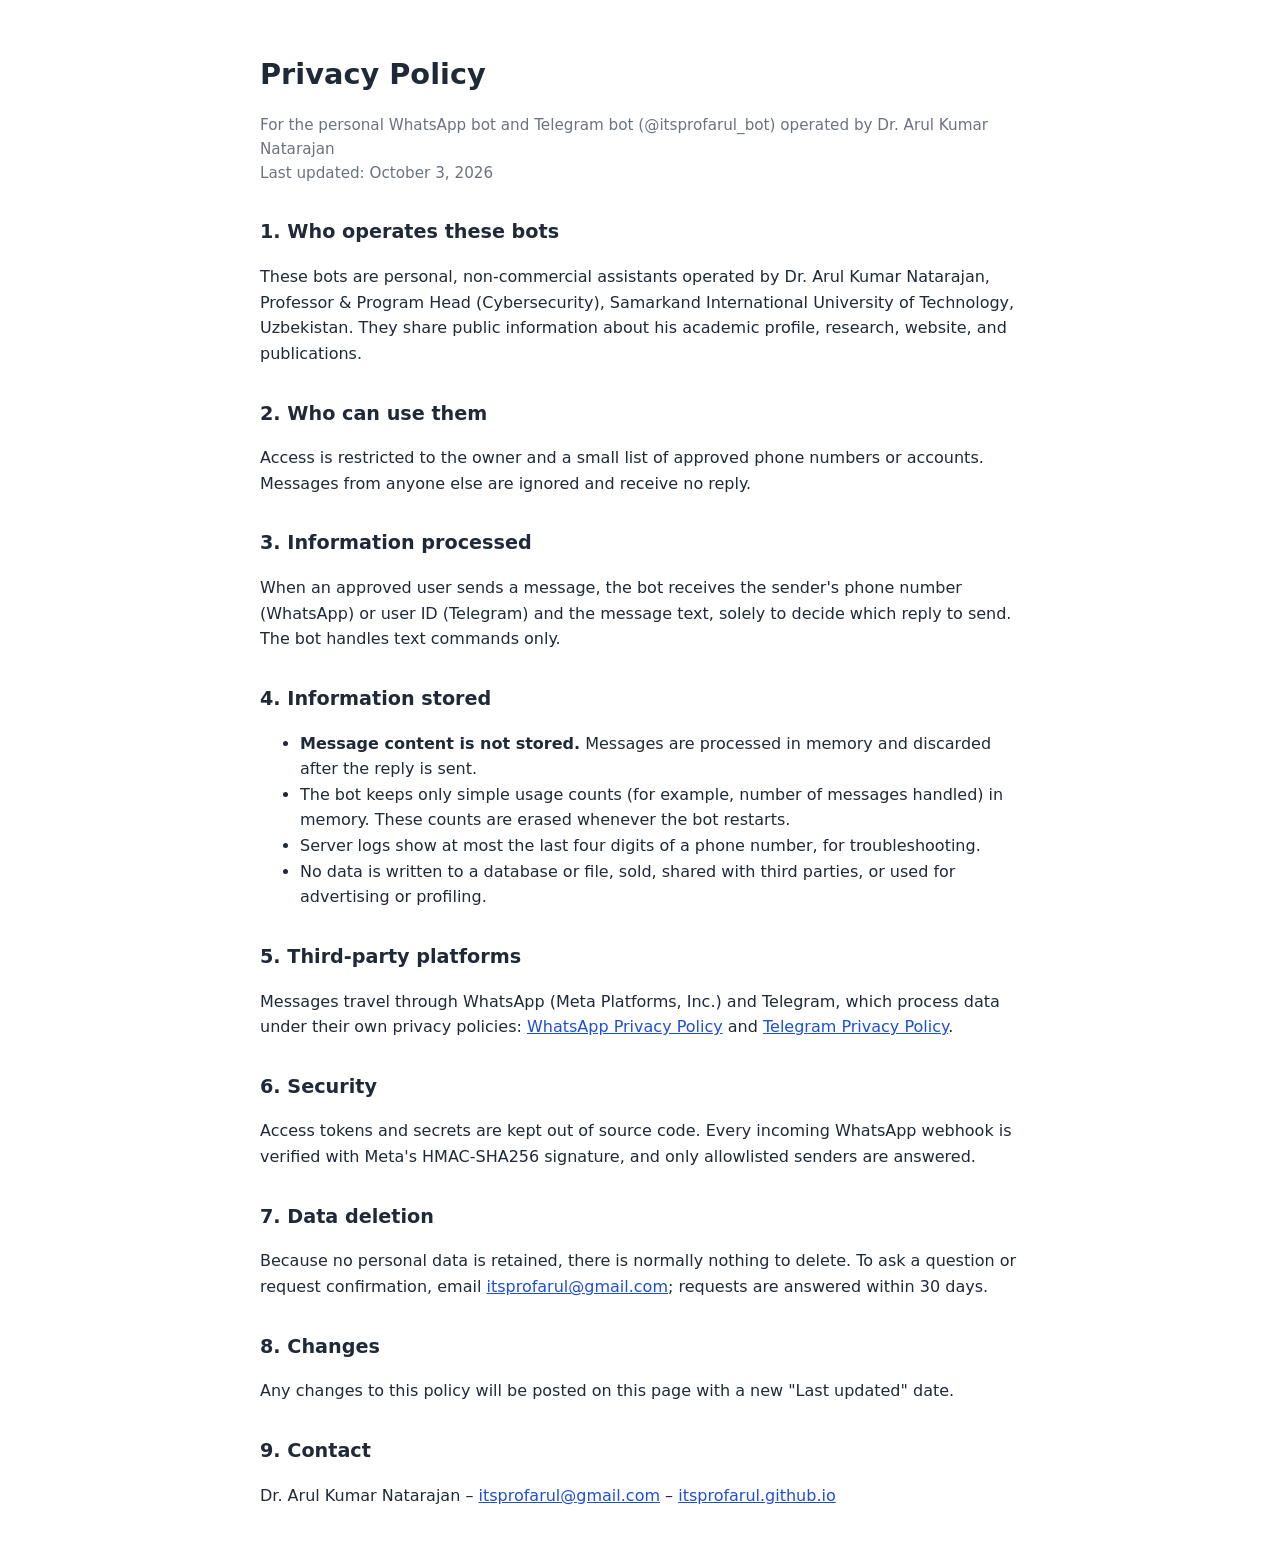
==== privacy.html @ 54a1a48c "Add files via upload" ====
<!doctype html>
<html lang="en">
<head>
<meta charset="utf-8">
<meta name="viewport" content="width=device-width, initial-scale=1">
<title>Privacy Policy – itsprofarul Bots</title>
<style>
  body { font-family: system-ui, -apple-system, "Segoe UI", Roboto, sans-serif; max-width: 760px; margin: 0 auto; padding: 32px 16px; line-height: 1.6; color: #1f2937; background: #ffffff; }
  h1 { font-size: 1.8rem; margin-bottom: 0.2rem; }
  h2 { font-size: 1.2rem; margin-top: 2rem; }
  .meta { color: #6b7280; font-size: 0.95rem; }
  a { color: #1d4ed8; }
  @media (prefers-color-scheme: dark) { body { background: #111827; color: #e5e7eb; } .meta { color: #9ca3af; } a { color: #93c5fd; } }
</style>
</head>
<body>
<h1>Privacy Policy</h1>
<p class="meta">For the personal WhatsApp bot and Telegram bot (@itsprofarul_bot) operated by Dr. Arul Kumar Natarajan<br>Last updated: October 3, 2026</p>

<h2>1. Who operates these bots</h2>
<p>These bots are personal, non-commercial assistants operated by Dr. Arul Kumar Natarajan, Professor &amp; Program Head (Cybersecurity), Samarkand International University of Technology, Uzbekistan. They share public information about his academic profile, research, website, and publications.</p>

<h2>2. Who can use them</h2>
<p>Access is restricted to the owner and a small list of approved phone numbers or accounts. Messages from anyone else are ignored and receive no reply.</p>

<h2>3. Information processed</h2>
<p>When an approved user sends a message, the bot receives the sender's phone number (WhatsApp) or user ID (Telegram) and the message text, solely to decide which reply to send. The bot handles text commands only.</p>

<h2>4. Information stored</h2>
<ul>
  <li><strong>Message content is not stored.</strong> Messages are processed in memory and discarded after the reply is sent.</li>
  <li>The bot keeps only simple usage counts (for example, number of messages handled) in memory. These counts are erased whenever the bot restarts.</li>
  <li>Server logs show at most the last four digits of a phone number, for troubleshooting.</li>
  <li>No data is written to a database or file, sold, shared with third parties, or used for advertising or profiling.</li>
</ul>

<h2>5. Third-party platforms</h2>
<p>Messages travel through WhatsApp (Meta Platforms, Inc.) and Telegram, which process data under their own privacy policies: <a href="https://www.whatsapp.com/legal/privacy-policy">WhatsApp Privacy Policy</a> and <a href="https://telegram.org/privacy">Telegram Privacy Policy</a>.</p>

<h2>6. Security</h2>
<p>Access tokens and secrets are kept out of source code. Every incoming WhatsApp webhook is verified with Meta's HMAC-SHA256 signature, and only allowlisted senders are answered.</p>

<h2>7. Data deletion</h2>
<p>Because no personal data is retained, there is normally nothing to delete. To ask a question or request confirmation, email <a href="mailto:itsprofarul@gmail.com">itsprofarul@gmail.com</a>; requests are answered within 30 days.</p>

<h2>8. Changes</h2>
<p>Any changes to this policy will be posted on this page with a new "Last updated" date.</p>

<h2>9. Contact</h2>
<p>Dr. Arul Kumar Natarajan – <a href="mailto:itsprofarul@gmail.com">itsprofarul@gmail.com</a> – <a href="https://itsprofarul.github.io">itsprofarul.github.io</a></p>
</body>
</html>
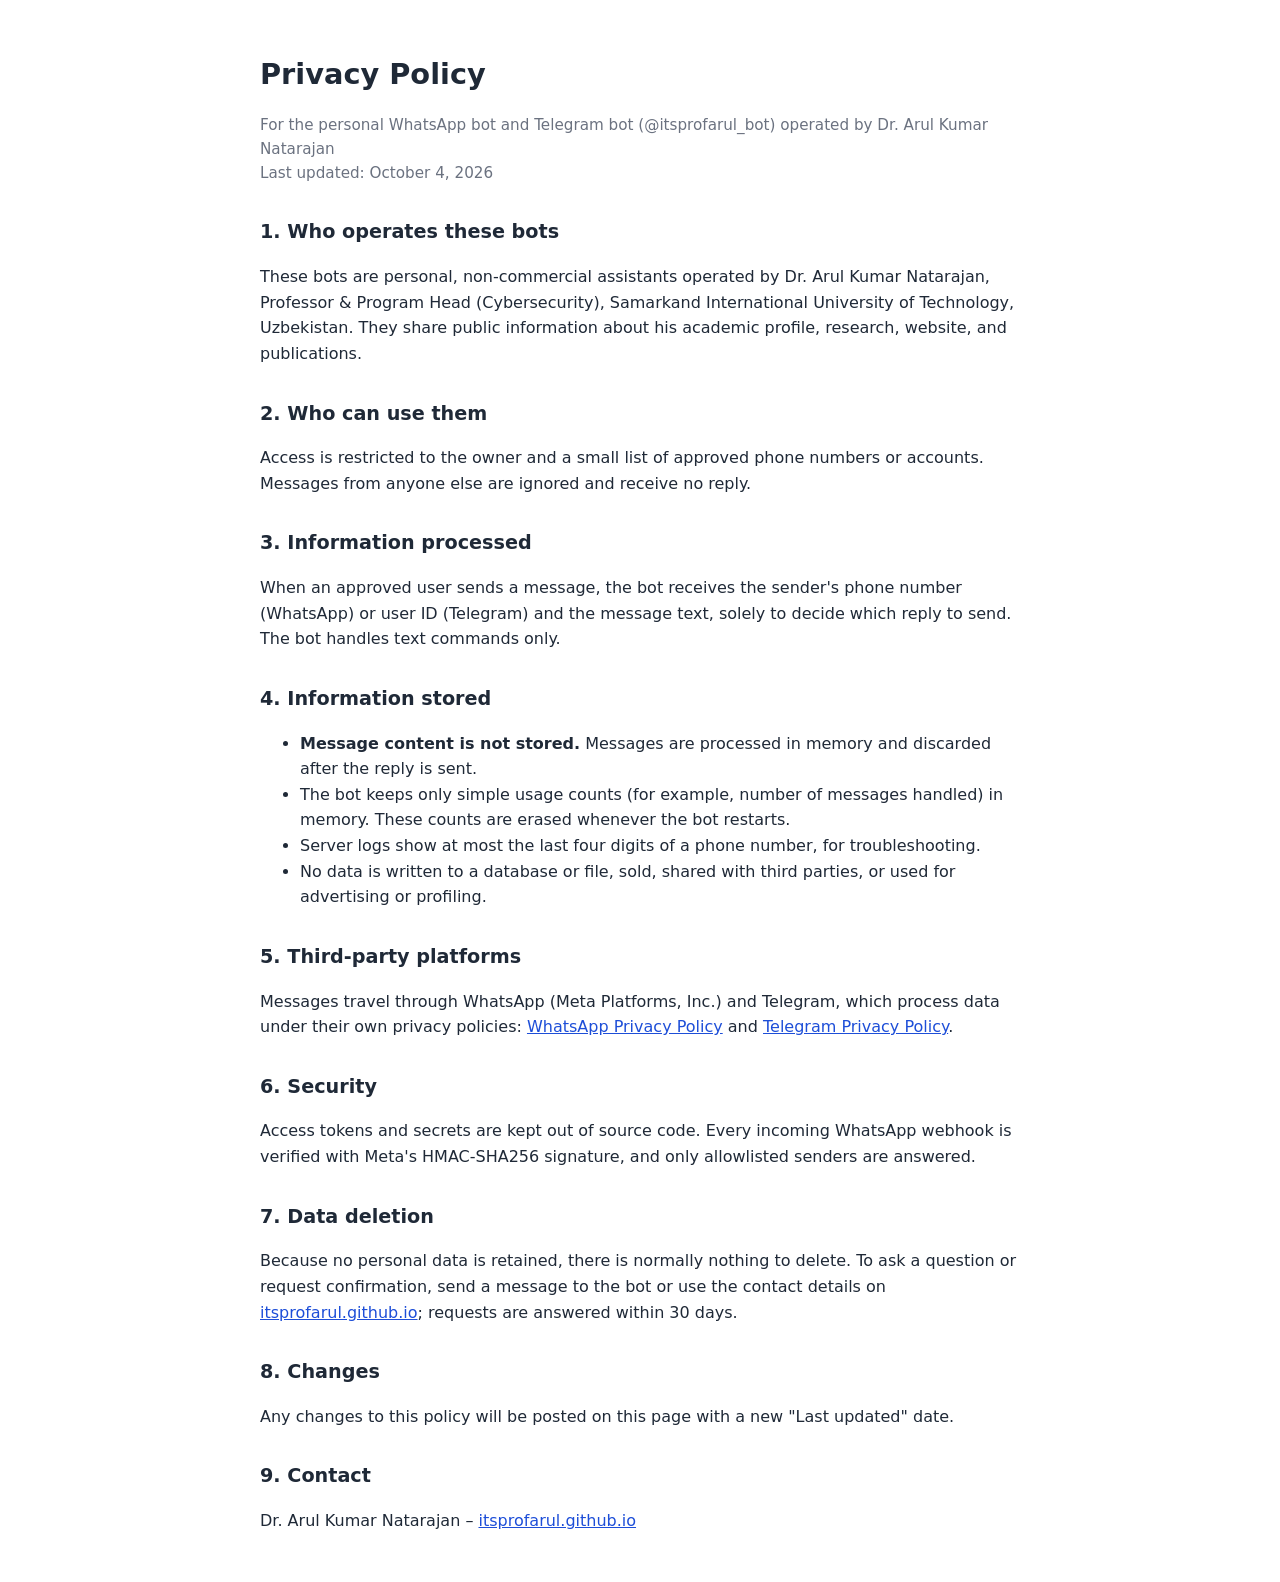
==== commit 57f0ed19: "Add files via upload" ====
--- a/privacy.html
+++ b/privacy.html
@@ -15,7 +15,7 @@
 </head>
 <body>
 <h1>Privacy Policy</h1>
-<p class="meta">For the personal WhatsApp bot and Telegram bot (@itsprofarul_bot) operated by Dr. Arul Kumar Natarajan<br>Last updated: October 3, 2026</p>
+<p class="meta">For the personal WhatsApp bot and Telegram bot (@itsprofarul_bot) operated by Dr. Arul Kumar Natarajan<br>Last updated: October 4, 2026</p>
 
 <h2>1. Who operates these bots</h2>
 <p>These bots are personal, non-commercial assistants operated by Dr. Arul Kumar Natarajan, Professor &amp; Program Head (Cybersecurity), Samarkand International University of Technology, Uzbekistan. They share public information about his academic profile, research, website, and publications.</p>
@@ -41,12 +41,12 @@
 <p>Access tokens and secrets are kept out of source code. Every incoming WhatsApp webhook is verified with Meta's HMAC-SHA256 signature, and only allowlisted senders are answered.</p>
 
 <h2>7. Data deletion</h2>
-<p>Because no personal data is retained, there is normally nothing to delete. To ask a question or request confirmation, email <a href="mailto:itsprofarul@gmail.com">itsprofarul@gmail.com</a>; requests are answered within 30 days.</p>
+<p>Because no personal data is retained, there is normally nothing to delete. To ask a question or request confirmation, send a message to the bot or use the contact details on <a href="https://itsprofarul.github.io">itsprofarul.github.io</a>; requests are answered within 30 days.</p>
 
 <h2>8. Changes</h2>
 <p>Any changes to this policy will be posted on this page with a new "Last updated" date.</p>
 
 <h2>9. Contact</h2>
-<p>Dr. Arul Kumar Natarajan – <a href="mailto:itsprofarul@gmail.com">itsprofarul@gmail.com</a> – <a href="https://itsprofarul.github.io">itsprofarul.github.io</a></p>
+<p>Dr. Arul Kumar Natarajan – <a href="https://itsprofarul.github.io">itsprofarul.github.io</a></p>
 </body>
 </html>
